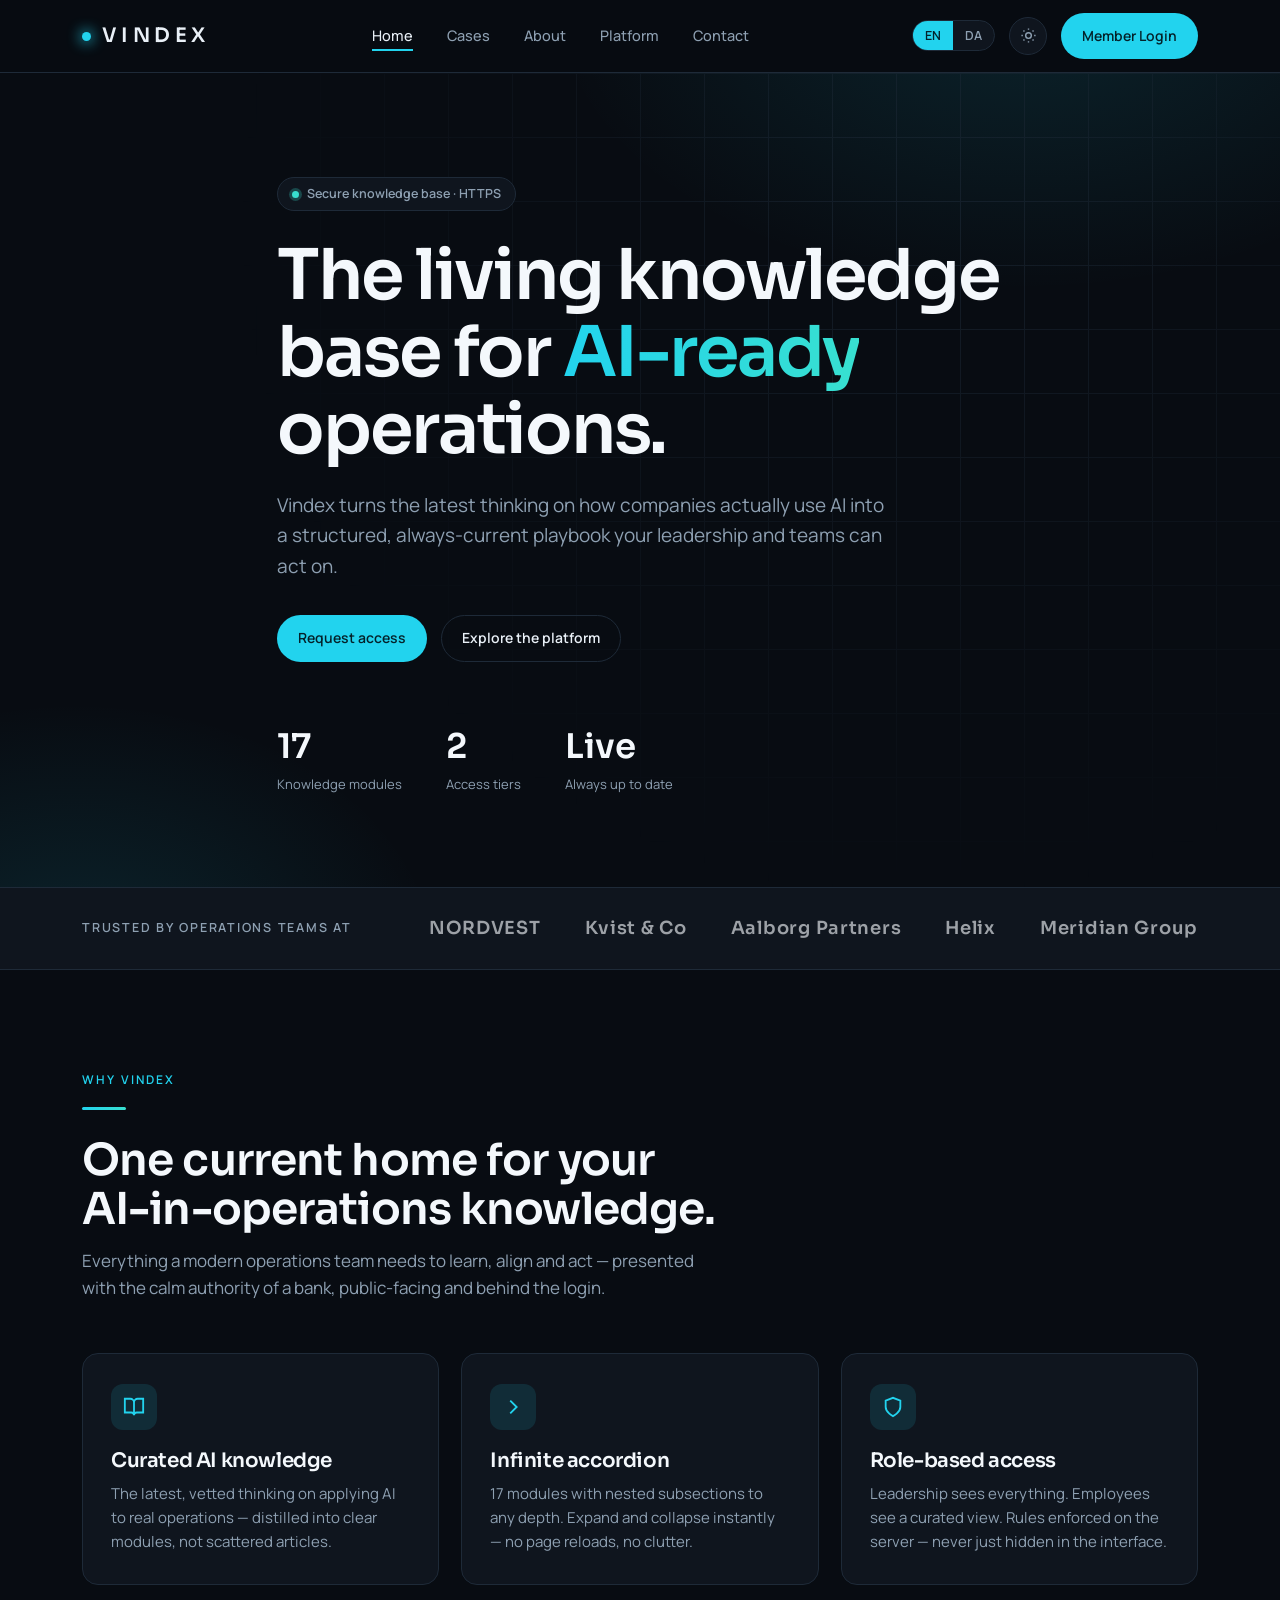
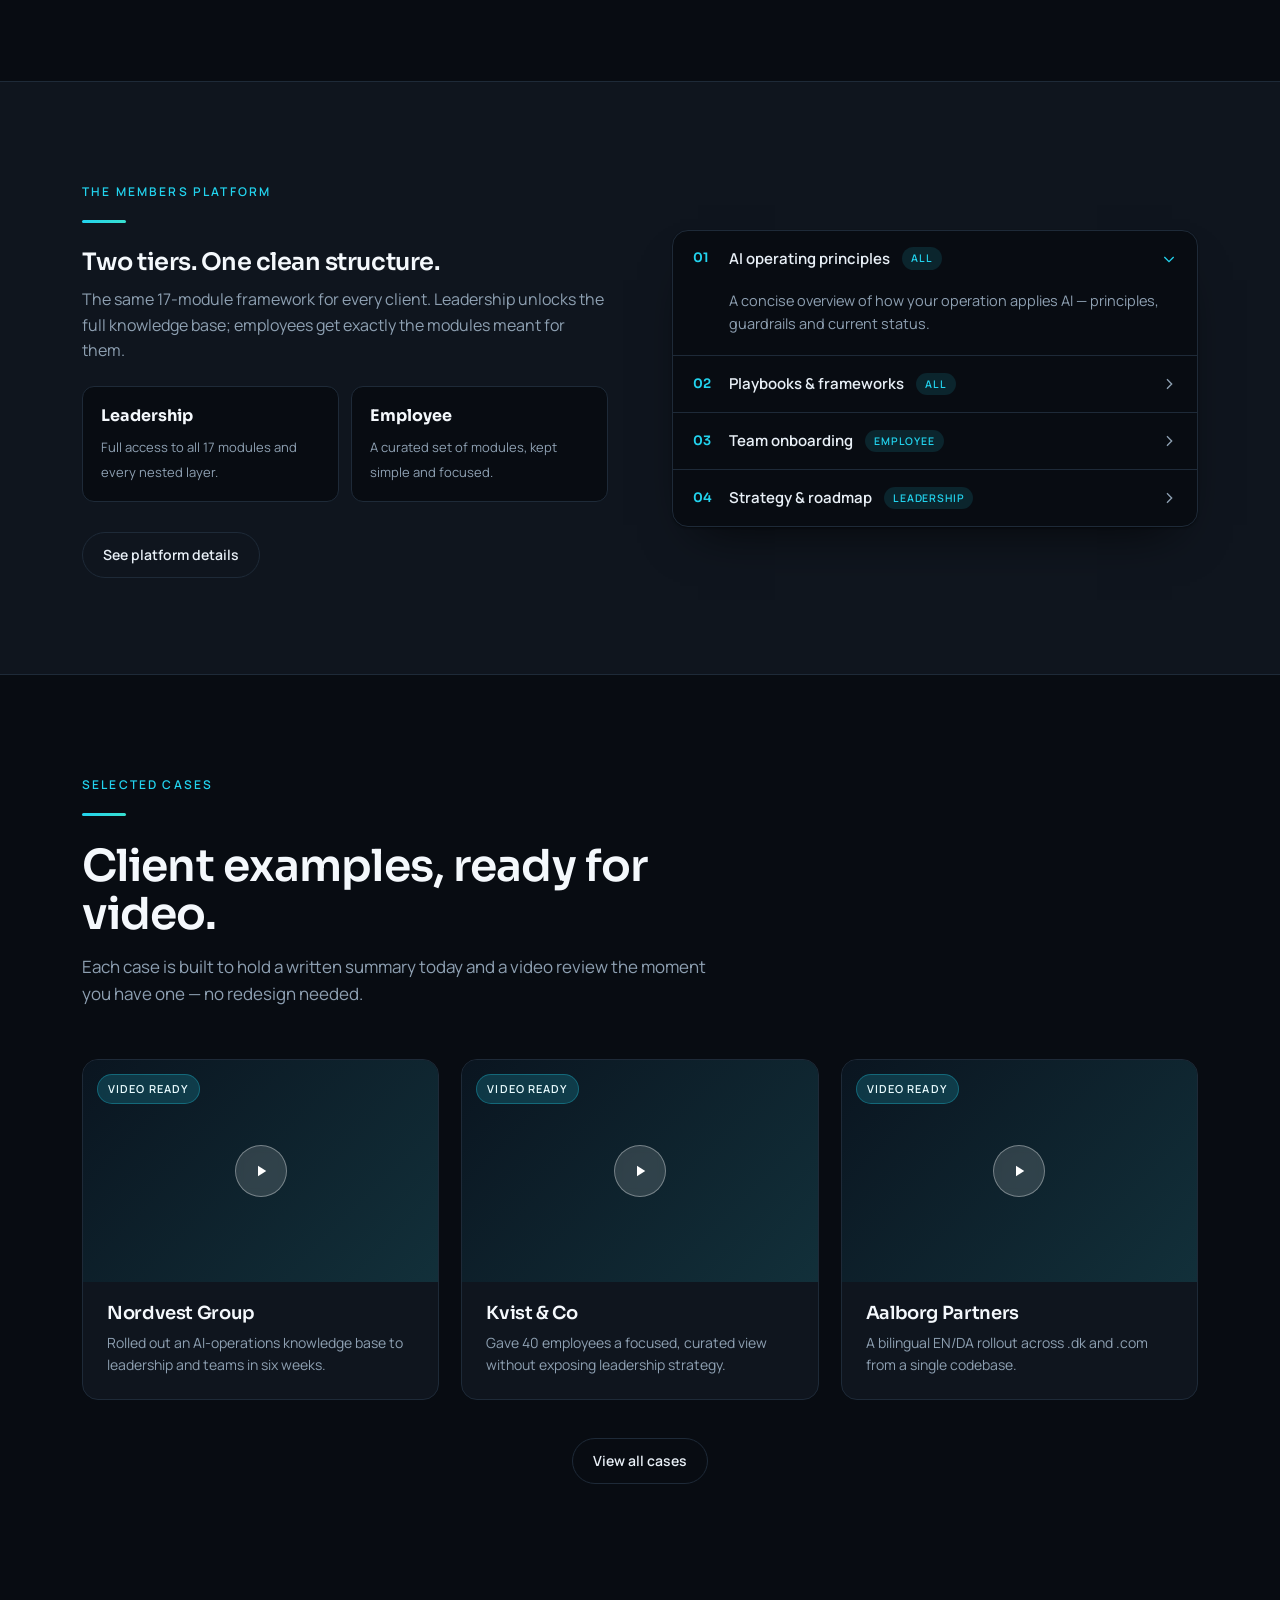
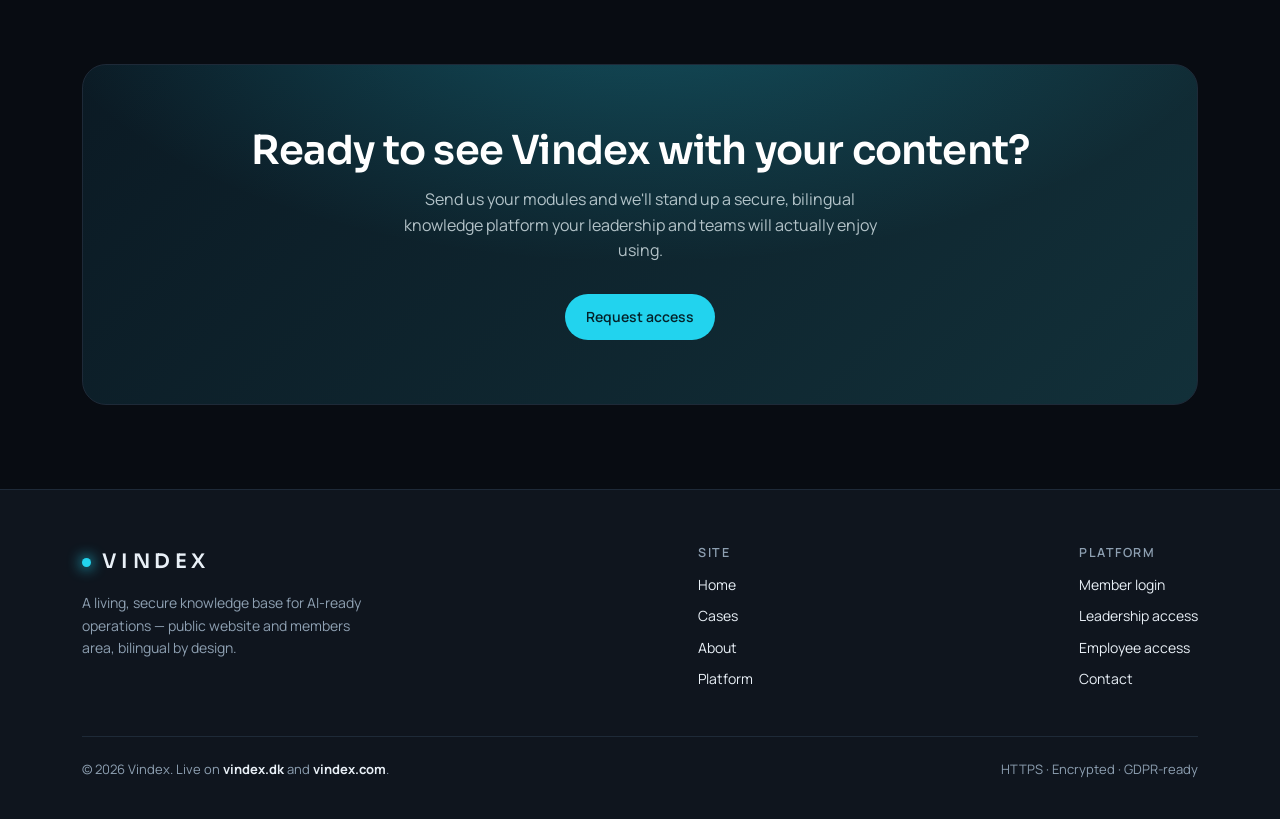
==== index.html @ 12ce3a47 "Vindex public website — Landing, Cases, About, Platform, Contact (bilingual EN/DA, dark+light)" ====
<!DOCTYPE html>
<html lang="en" data-theme="dark">
<head>
<meta charset="UTF-8">
<meta name="viewport" content="width=device-width, initial-scale=1.0">
<title>Vindex — The knowledge base for AI-ready operations</title>
<meta name="description" content="Vindex is a secure, bilingual operations education platform — the living knowledge base on how companies actually use AI.">
<link rel="preconnect" href="https://fonts.googleapis.com">
<link rel="preconnect" href="https://fonts.gstatic.com" crossorigin>
<link href="https://fonts.googleapis.com/css2?family=Sora:wght@400;500;600;700&family=Manrope:wght@400;500;600;700&display=swap" rel="stylesheet">
<link rel="stylesheet" href="assets/styles.css">
<script>try{document.documentElement.setAttribute('data-theme',localStorage.getItem('vindex-theme')||'dark');}catch(e){document.documentElement.setAttribute('data-theme','dark');}</script>
</head>
<body>

<header>
  <nav class="wrap">
    <a class="brand" href="index.html"><span class="dot"></span>VINDEX</a>
    <ul class="nav-links">
      <li><a href="index.html" class="active" data-en="Home" data-da="Forside">Home</a></li>
      <li><a href="cases.html" data-en="Cases" data-da="Cases">Cases</a></li>
      <li><a href="about.html" data-en="About" data-da="Om os">About</a></li>
      <li><a href="platform.html" data-en="Platform" data-da="Platform">Platform</a></li>
      <li><a href="contact.html" data-en="Contact" data-da="Kontakt">Contact</a></li>
    </ul>
    <div class="nav-right">
      <div class="toggle" id="lang"><button data-lang="en" class="on">EN</button><button data-lang="da">DA</button></div>
      <button class="icon-btn" id="theme" aria-label="Toggle theme"><svg width="17" height="17" viewBox="0 0 24 24" fill="none" stroke="currentColor" stroke-width="2" id="theme-ic"></svg></button>
      <a class="btn btn-primary" href="#" data-en="Member Login" data-da="Log ind">Member Login</a>
      <button class="hamburger" id="burger" aria-label="Menu"><svg width="20" height="20" viewBox="0 0 24 24" fill="none" stroke="currentColor" stroke-width="2"><path d="M3 6h18M3 12h18M3 18h18"/></svg></button>
    </div>
  </nav>
  <div class="mobile-menu" id="mobile-menu">
    <a href="index.html" data-en="Home" data-da="Forside">Home</a>
    <a href="cases.html" data-en="Cases" data-da="Cases">Cases</a>
    <a href="about.html" data-en="About" data-da="Om os">About</a>
    <a href="platform.html" data-en="Platform" data-da="Platform">Platform</a>
    <a href="contact.html" data-en="Contact" data-da="Kontakt">Contact</a>
  </div>
</header>

<section class="hero">
  <div class="grid-lines"></div>
  <div class="wrap hero-inner reveal">
    <span class="pill"><span class="live"></span><span data-en="Secure knowledge base · HTTPS" data-da="Sikker vidensbase · HTTPS">Secure knowledge base · HTTPS</span></span>
    <h1 class="title" data-en="The living knowledge base for <span class='grad'>AI-ready</span> operations." data-da="Den levende vidensbase til <span class='grad'>AI-parat</span> drift.">The living knowledge base for <span class="grad">AI-ready</span> operations.</h1>
    <p class="lede" data-en="Vindex turns the latest thinking on how companies actually use AI into a structured, always-current playbook your leadership and teams can act on." data-da="Vindex omsætter den nyeste viden om, hvordan virksomheder rent faktisk bruger AI, til en struktureret og altid opdateret drejebog, som ledelse og medarbejdere kan handle på.">Vindex turns the latest thinking on how companies actually use AI into a structured, always-current playbook your leadership and teams can act on.</p>
    <div class="hero-cta">
      <a class="btn btn-primary" href="contact.html" data-en="Request access" data-da="Anmod om adgang">Request access</a>
      <a class="btn btn-ghost" href="platform.html" data-en="Explore the platform" data-da="Udforsk platformen">Explore the platform</a>
    </div>
    <div class="hero-meta">
      <div><div class="n">17</div><div class="l" data-en="Knowledge modules" data-da="Videnmoduler">Knowledge modules</div></div>
      <div><div class="n">2</div><div class="l" data-en="Access tiers" data-da="Adgangsniveauer">Access tiers</div></div>
      <div><div class="n">Live</div><div class="l" data-en="Always up to date" data-da="Altid opdateret">Always up to date</div></div>
    </div>
  </div>
</section>

<div class="proof">
  <div class="wrap">
    <span class="lbl" data-en="Trusted by operations teams at" data-da="Betroet af driftsteams hos">Trusted by operations teams at</span>
    <div class="logos"><b>NORDVEST</b><b>Kvist &amp; Co</b><b>Aalborg Partners</b><b>Helix</b><b>Meridian Group</b></div>
  </div>
</div>

<section class="blk" id="about">
  <div class="wrap">
    <div class="sec-head reveal">
      <span class="eyebrow" data-en="Why Vindex" data-da="Derfor Vindex">Why Vindex</span>
      <div class="accent-rule"></div>
      <h2 data-en="One current home for your AI-in-operations knowledge." data-da="Ét opdateret hjem for jeres viden om AI i driften.">One current home for your AI-in-operations knowledge.</h2>
      <p data-en="Everything a modern operations team needs to learn, align and act — presented with the calm authority of a bank, public-facing and behind the login." data-da="Alt hvad et moderne driftsteam skal bruge for at lære, afstemme og handle — præsenteret med en banks rolige autoritet, udadtil og bag login.">Everything a modern operations team needs to learn, align and act — presented with the calm authority of a bank, public-facing and behind the login.</p>
    </div>
    <div class="cards">
      <div class="card reveal">
        <div class="ic"><svg width="22" height="22" viewBox="0 0 24 24" fill="none" stroke="currentColor" stroke-width="2"><path d="M2 3h6a4 4 0 0 1 4 4v14a3 3 0 0 0-3-3H2zM22 3h-6a4 4 0 0 0-4 4v14a3 3 0 0 1 3-3h7z"/></svg></div>
        <h3 data-en="Curated AI knowledge" data-da="Kurateret AI-viden">Curated AI knowledge</h3>
        <p data-en="The latest, vetted thinking on applying AI to real operations — distilled into clear modules, not scattered articles." data-da="Den nyeste, kvalitetssikrede viden om at anvende AI i praksis — samlet i klare moduler, ikke spredte artikler.">The latest, vetted thinking on applying AI to real operations — distilled into clear modules, not scattered articles.</p>
      </div>
      <div class="card reveal">
        <div class="ic"><svg width="22" height="22" viewBox="0 0 24 24" fill="none" stroke="currentColor" stroke-width="2"><path d="M9 5l7 7-7 7"/></svg></div>
        <h3 data-en="Infinite accordion" data-da="Uendelig accordion">Infinite accordion</h3>
        <p data-en="17 modules with nested subsections to any depth. Expand and collapse instantly — no page reloads, no clutter." data-da="17 moduler med indlejrede undersektioner i vilkårlig dybde. Fold ud og ind øjeblikkeligt — ingen genindlæsninger.">17 modules with nested subsections to any depth. Expand and collapse instantly — no page reloads, no clutter.</p>
      </div>
      <div class="card reveal">
        <div class="ic"><svg width="22" height="22" viewBox="0 0 24 24" fill="none" stroke="currentColor" stroke-width="2"><path d="M12 22s8-4 8-10V5l-8-3-8 3v7c0 6 8 10 8 10z"/></svg></div>
        <h3 data-en="Role-based access" data-da="Rollebaseret adgang">Role-based access</h3>
        <p data-en="Leadership sees everything. Employees see a curated view. Rules enforced on the server — never just hidden in the interface." data-da="Ledelsen ser alt. Medarbejdere ser et kurateret udsnit. Regler håndhæves på serveren — ikke blot skjult i brugerfladen.">Leadership sees everything. Employees see a curated view. Rules enforced on the server — never just hidden in the interface.</p>
      </div>
    </div>
  </div>
</section>

<section class="platform blk" id="platform">
  <div class="wrap split">
    <div class="reveal">
      <span class="eyebrow" data-en="The members platform" data-da="Medlemsplatformen">The members platform</span>
      <div class="accent-rule"></div>
      <h2 data-en="Two tiers. One clean structure." data-da="To niveauer. Én ren struktur.">Two tiers. One clean structure.</h2>
      <p style="color:var(--muted);font-size:16px;margin-top:12px" data-en="The same 17-module framework for every client. Leadership unlocks the full knowledge base; employees get exactly the modules meant for them." data-da="Den samme ramme med 17 moduler for hver klient. Ledelsen låser hele vidensbasen op; medarbejdere får præcis de moduler, der er til dem.">The same 17-module framework for every client. Leadership unlocks the full knowledge base; employees get exactly the modules meant for them.</p>
      <div class="tiers">
        <div class="tier"><b data-en="Leadership" data-da="Ledelse">Leadership</b><span data-en="Full access to all 17 modules and every nested layer." data-da="Fuld adgang til alle 17 moduler og hvert indlejret lag.">Full access to all 17 modules and every nested layer.</span></div>
        <div class="tier"><b data-en="Employee" data-da="Medarbejder">Employee</b><span data-en="A curated set of modules, kept simple and focused." data-da="Et kurateret udvalg af moduler, holdt enkelt og fokuseret.">A curated set of modules, kept simple and focused.</span></div>
      </div>
      <a class="btn btn-ghost" style="margin-top:22px" href="platform.html" data-en="See platform details" data-da="Se platformdetaljer">See platform details</a>
    </div>
    <div class="acc reveal">
      <div class="acc-item open">
        <div class="acc-head"><span class="idx">01</span><span data-en="AI operating principles" data-da="AI-driftsprincipper">AI operating principles</span><span class="lock" data-en="All" data-da="Alle">All</span><svg class="chev" width="16" height="16" viewBox="0 0 24 24" fill="none" stroke="currentColor" stroke-width="2"><path d="M9 5l7 7-7 7"/></svg></div>
        <div class="acc-body"><div class="inner" data-en="A concise overview of how your operation applies AI — principles, guardrails and current status." data-da="Et kortfattet overblik over, hvordan jeres drift anvender AI — principper, sikkerhedsrammer og aktuel status.">A concise overview of how your operation applies AI — principles, guardrails and current status.
          <div class="sub" data-en="Includes: quarterly goals · KPIs · <a href='#'>linked study →</a>" data-da="Indeholder: kvartalsmål · KPI'er · <a href='#'>tilknyttet studie →</a>">Includes: quarterly goals · KPIs · <a href='#'>linked study →</a></div></div></div>
      </div>
      <div class="acc-item">
        <div class="acc-head"><span class="idx">02</span><span data-en="Playbooks &amp; frameworks" data-da="Drejebøger &amp; frameworks">Playbooks &amp; frameworks</span><span class="lock" data-en="All" data-da="Alle">All</span><svg class="chev" width="16" height="16" viewBox="0 0 24 24" fill="none" stroke="currentColor" stroke-width="2"><path d="M9 5l7 7-7 7"/></svg></div>
        <div class="acc-body"><div class="inner" data-en="Summaries and links to the frameworks and studies behind each recommendation." data-da="Resuméer og links til de frameworks og studier, der ligger bag hver anbefaling.">Summaries and links to the frameworks and studies behind each recommendation.</div></div>
      </div>
      <div class="acc-item">
        <div class="acc-head"><span class="idx">03</span><span data-en="Team onboarding" data-da="Team-onboarding">Team onboarding</span><span class="lock" data-en="Employee" data-da="Medarbejder">Employee</span><svg class="chev" width="16" height="16" viewBox="0 0 24 24" fill="none" stroke="currentColor" stroke-width="2"><path d="M9 5l7 7-7 7"/></svg></div>
        <div class="acc-body"><div class="inner" data-en="Day-to-day guidance curated for employees — clear, focused and easy to follow." data-da="Daglig vejledning kurateret til medarbejdere — klar, fokuseret og let at følge.">Day-to-day guidance curated for employees — clear, focused and easy to follow.</div></div>
      </div>
      <div class="acc-item">
        <div class="acc-head"><span class="idx">04</span><span data-en="Strategy &amp; roadmap" data-da="Strategi &amp; roadmap">Strategy &amp; roadmap</span><span class="lock" data-en="Leadership" data-da="Ledelse">Leadership</span><svg class="chev" width="16" height="16" viewBox="0 0 24 24" fill="none" stroke="currentColor" stroke-width="2"><path d="M9 5l7 7-7 7"/></svg></div>
        <div class="acc-body"><div class="inner" data-en="Confidential strategy visible to leadership only. Employees never see this module exists." data-da="Fortrolig strategi synlig kun for ledelsen. Medarbejdere ser aldrig, at dette modul findes.">Confidential strategy visible to leadership only. Employees never see this module exists.</div></div>
      </div>
    </div>
  </div>
</section>

<section class="blk" id="cases">
  <div class="wrap">
    <div class="sec-head reveal">
      <span class="eyebrow" data-en="Selected cases" data-da="Udvalgte cases">Selected cases</span>
      <div class="accent-rule"></div>
      <h2 data-en="Client examples, ready for video." data-da="Klienteksempler, klar til video.">Client examples, ready for video.</h2>
      <p data-en="Each case is built to hold a written summary today and a video review the moment you have one — no redesign needed." data-da="Hver case er bygget til at rumme et skriftligt resumé i dag og en videoanmeldelse, så snart du har en — uden redesign.">Each case is built to hold a written summary today and a video review the moment you have one — no redesign needed.</p>
    </div>
    <div class="case-grid">
      <div class="case reveal"><div class="media"><span class="tag" data-en="Video ready" data-da="Klar til video">Video ready</span><span class="play"><svg width="18" height="18" viewBox="0 0 24 24" fill="#fff"><path d="M8 5v14l11-7z"/></svg></span></div><div class="body"><h3>Nordvest Group</h3><p data-en="Rolled out an AI-operations knowledge base to leadership and teams in six weeks." data-da="Udrullede en AI-driftsvidensbase til ledelse og teams på seks uger.">Rolled out an AI-operations knowledge base to leadership and teams in six weeks.</p></div></div>
      <div class="case reveal"><div class="media"><span class="tag" data-en="Video ready" data-da="Klar til video">Video ready</span><span class="play"><svg width="18" height="18" viewBox="0 0 24 24" fill="#fff"><path d="M8 5v14l11-7z"/></svg></span></div><div class="body"><h3>Kvist &amp; Co</h3><p data-en="Gave 40 employees a focused, curated view without exposing leadership strategy." data-da="Gav 40 medarbejdere et fokuseret, kurateret overblik uden at eksponere ledelsesstrategien.">Gave 40 employees a focused, curated view without exposing leadership strategy.</p></div></div>
      <div class="case reveal"><div class="media"><span class="tag" data-en="Video ready" data-da="Klar til video">Video ready</span><span class="play"><svg width="18" height="18" viewBox="0 0 24 24" fill="#fff"><path d="M8 5v14l11-7z"/></svg></span></div><div class="body"><h3>Aalborg Partners</h3><p data-en="A bilingual EN/DA rollout across .dk and .com from a single codebase." data-da="En tosproget EN/DA-udrulning på tværs af .dk og .com fra én kodebase.">A bilingual EN/DA rollout across .dk and .com from a single codebase.</p></div></div>
    </div>
    <div class="center" style="margin-top:38px"><a class="btn btn-ghost" href="cases.html" data-en="View all cases" data-da="Se alle cases">View all cases</a></div>
  </div>
</section>

<section class="cta-band">
  <div class="wrap">
    <div class="cta-box reveal">
      <h2 data-en="Ready to see Vindex with your content?" data-da="Klar til at se Vindex med jeres indhold?">Ready to see Vindex with your content?</h2>
      <p data-en="Send us your modules and we'll stand up a secure, bilingual knowledge platform your leadership and teams will actually enjoy using." data-da="Send os jeres moduler, så rejser vi en sikker, tosproget vidensplatform, som ledelse og teams rent faktisk kan lide at bruge.">Send us your modules and we'll stand up a secure, bilingual knowledge platform your leadership and teams will actually enjoy using.</p>
      <a class="btn btn-white" href="contact.html" data-en="Request access" data-da="Anmod om adgang">Request access</a>
    </div>
  </div>
</section>

<footer>
  <div class="wrap">
    <div class="foot-grid">
      <div class="foot-brand">
        <a class="brand" href="index.html"><span class="dot"></span>VINDEX</a>
        <p data-en="A living, secure knowledge base for AI-ready operations — public website and members area, bilingual by design." data-da="En levende, sikker vidensbase til AI-parat drift — offentlig hjemmeside og medlemsområde, tosproget fra bunden.">A living, secure knowledge base for AI-ready operations — public website and members area, bilingual by design.</p>
      </div>
      <div class="foot-col"><h4 data-en="Site" data-da="Side">Site</h4>
        <a href="index.html" data-en="Home" data-da="Forside">Home</a>
        <a href="cases.html" data-en="Cases" data-da="Cases">Cases</a>
        <a href="about.html" data-en="About" data-da="Om os">About</a>
        <a href="platform.html" data-en="Platform" data-da="Platform">Platform</a></div>
      <div class="foot-col"><h4 data-en="Platform" data-da="Platform">Platform</h4>
        <a href="#" data-en="Member login" data-da="Log ind">Member login</a>
        <a href="platform.html" data-en="Leadership access" data-da="Ledelsesadgang">Leadership access</a>
        <a href="platform.html" data-en="Employee access" data-da="Medarbejderadgang">Employee access</a>
        <a href="contact.html" data-en="Contact" data-da="Kontakt">Contact</a></div>
    </div>
    <div class="foot-bot">
      <span class="domains" data-en="© 2026 Vindex. Live on <b>vindex.dk</b> and <b>vindex.com</b>." data-da="© 2026 Vindex. Live på <b>vindex.dk</b> og <b>vindex.com</b>.">© 2026 Vindex. Live on <b>vindex.dk</b> and <b>vindex.com</b>.</span>
      <span data-en="HTTPS · Encrypted · GDPR-ready" data-da="HTTPS · Krypteret · GDPR-klar">HTTPS · Encrypted · GDPR-ready</span>
    </div>
  </div>
</footer>
<script src="assets/main.js"></script>
</body>
</html>
---- assets/styles.css ----
/* ============ VINDEX — shared design system ============ */
:root{
  --bg:#080c12; --surface:#0f151e; --surface-2:#141c27; --line:#1e2a38;
  --ink:#e9f0f7; --ink-2:#f4f8fc; --muted:#8ea0b2; --brand:#e9f0f7;
  --accent:#22d3ee; --accent-2:#38e0d0;
  --accent-soft:rgba(34,211,238,.12); --accent-line:rgba(34,211,238,.28);
  --shadow:0 1px 2px rgba(0,0,0,.4),0 24px 50px -26px rgba(0,0,0,.8);
  --radius:16px; --maxw:1180px;
}
html[data-theme="light"]{
  --bg:#ffffff; --surface:#f5f8fb; --surface-2:#eef3f8; --line:#e2ebf2;
  --ink:#0c1a28; --ink-2:#08131f; --muted:#55697b; --brand:#08131f;
  --accent:#0891b2; --accent-2:#0e9488;
  --accent-soft:rgba(8,145,178,.09); --accent-line:rgba(8,145,178,.3);
  --shadow:0 1px 2px rgba(10,37,64,.04),0 14px 34px -20px rgba(10,37,64,.2);
}
*{box-sizing:border-box;margin:0;padding:0}
html{scroll-behavior:smooth}
body{font-family:'Manrope',-apple-system,sans-serif;background:var(--bg);color:var(--ink);
  line-height:1.6;-webkit-font-smoothing:antialiased;transition:background .4s,color .4s;overflow-x:hidden}
.wrap{max-width:var(--maxw);margin:0 auto;padding:0 32px}
h1,h2,h3,h4{font-family:'Sora',sans-serif;font-weight:600;color:var(--ink-2);letter-spacing:-.02em;line-height:1.1}
a{color:inherit;text-decoration:none}
img{max-width:100%}
.eyebrow{font-size:12px;font-weight:600;letter-spacing:.18em;text-transform:uppercase;color:var(--accent)}
.accent-rule{width:44px;height:3px;background:linear-gradient(90deg,var(--accent),var(--accent-2));border-radius:2px;margin:16px 0 26px}
.center{text-align:center}
.center .accent-rule{margin-left:auto;margin-right:auto}

/* NAV */
header{position:sticky;top:0;z-index:60;background:color-mix(in srgb,var(--bg) 80%,transparent);backdrop-filter:blur(14px);border-bottom:1px solid var(--line)}
nav{display:flex;align-items:center;justify-content:space-between;height:72px}
.brand{font-family:'Sora',sans-serif;font-weight:600;font-size:20px;letter-spacing:.22em;color:var(--brand);display:flex;align-items:center;gap:11px}
.brand .dot{width:9px;height:9px;border-radius:50%;background:var(--accent);box-shadow:0 0 14px 1px var(--accent)}
.nav-links{display:flex;gap:34px;list-style:none}
.nav-links a{font-size:14.5px;font-weight:500;color:var(--muted);transition:color .2s;position:relative}
.nav-links a:hover,.nav-links a.active{color:var(--ink)}
.nav-links a::after{content:"";position:absolute;left:0;bottom:-6px;height:2px;width:0;background:var(--accent);transition:width .25s}
.nav-links a:hover::after,.nav-links a.active::after{width:100%}
.nav-right{display:flex;align-items:center;gap:14px}
.toggle{display:flex;align-items:center;border:1px solid var(--line);border-radius:999px;overflow:hidden;background:var(--surface)}
.toggle button{border:0;background:transparent;padding:6px 12px;font-family:inherit;font-size:12.5px;font-weight:600;color:var(--muted);cursor:pointer;transition:.2s}
.toggle button.on{background:var(--accent);color:#04222a}
.icon-btn{width:38px;height:38px;border:1px solid var(--line);border-radius:999px;background:var(--surface);cursor:pointer;display:grid;place-items:center;color:var(--muted);transition:.2s}
.icon-btn:hover{color:var(--accent);border-color:var(--accent)}
.btn{display:inline-flex;align-items:center;gap:8px;padding:11px 20px;border-radius:999px;font-weight:600;font-size:14px;cursor:pointer;border:1px solid transparent;transition:.22s;white-space:nowrap}
.btn-primary{background:var(--accent);color:#04222a}
.btn-primary:hover{transform:translateY(-1px);box-shadow:0 8px 26px -8px var(--accent)}
.btn-ghost{background:transparent;border-color:var(--line);color:var(--ink)}
.btn-ghost:hover{border-color:var(--accent);color:var(--accent)}
.btn-white{background:var(--accent);color:#04222a}
.hamburger{display:none;width:40px;height:40px;border:1px solid var(--line);border-radius:10px;background:var(--surface);cursor:pointer;color:var(--ink);align-items:center;justify-content:center}
.mobile-menu{display:none;flex-direction:column;gap:6px;padding:14px 32px 24px;border-bottom:1px solid var(--line);background:var(--bg)}
.mobile-menu a{padding:11px 0;font-weight:500;color:var(--ink);border-bottom:1px solid var(--line)}
.mobile-menu.open{display:flex}

/* HERO (landing) */
.hero{position:relative;padding:104px 0 92px;overflow:hidden}
.hero::before{content:"";position:absolute;inset:0;z-index:-1;background:
  radial-gradient(700px 440px at 80% -10%,var(--accent-soft),transparent 68%),
  radial-gradient(520px 380px at 6% 110%,var(--accent-soft),transparent 70%)}
.grid-lines{position:absolute;inset:0;z-index:-1;opacity:.6;
  background-image:linear-gradient(var(--line) 1px,transparent 1px),linear-gradient(90deg,var(--line) 1px,transparent 1px);
  background-size:64px 64px;-webkit-mask-image:radial-gradient(circle at 72% 18%,#000,transparent 60%)}
.hero-inner{max-width:790px}
.pill{display:inline-flex;align-items:center;gap:8px;padding:6px 14px;border:1px solid var(--line);border-radius:999px;background:var(--surface);font-size:12.5px;font-weight:600;color:var(--muted)}
.pill .live{width:7px;height:7px;border-radius:50%;background:var(--accent-2);box-shadow:0 0 0 3px color-mix(in srgb,var(--accent-2) 25%,transparent)}
h1.title{font-size:clamp(40px,6.2vw,70px);margin:26px 0 22px;letter-spacing:-.03em}
.grad{background:linear-gradient(90deg,var(--accent),var(--accent-2));-webkit-background-clip:text;background-clip:text;-webkit-text-fill-color:transparent}
.lede{font-size:19px;color:var(--muted);max-width:620px;margin-bottom:34px}
.hero-cta{display:flex;gap:14px;flex-wrap:wrap}
.hero-meta{display:flex;gap:44px;margin-top:58px;flex-wrap:wrap}
.hero-meta .n{font-family:'Sora',sans-serif;font-weight:600;font-size:34px;color:var(--ink-2)}
.hero-meta .l{font-size:13px;color:var(--muted)}

/* PAGE HERO (interior) */
.page-hero{position:relative;padding:74px 0 40px;overflow:hidden}
.page-hero::before{content:"";position:absolute;inset:0;z-index:-1;background:radial-gradient(680px 360px at 82% -30%,var(--accent-soft),transparent 66%)}
.page-hero h1{font-size:clamp(34px,5vw,54px)}
.page-hero p{color:var(--muted);font-size:18px;max-width:620px;margin-top:16px}
.breadcrumb{font-size:13px;color:var(--muted);margin-bottom:18px}
.breadcrumb a:hover{color:var(--accent)}

/* LOGO STRIP */
.proof{border-top:1px solid var(--line);border-bottom:1px solid var(--line);background:var(--surface)}
.proof .wrap{display:flex;align-items:center;gap:40px;padding:26px 32px;flex-wrap:wrap;justify-content:space-between}
.proof span.lbl{font-size:12.5px;font-weight:600;letter-spacing:.14em;text-transform:uppercase;color:var(--muted);white-space:nowrap}
.logos{display:flex;gap:44px;flex-wrap:wrap;align-items:center;opacity:.62}
.logos b{font-family:'Sora',sans-serif;font-weight:600;font-size:18px;color:var(--ink-2);letter-spacing:.04em}

/* SECTIONS */
section.blk{padding:96px 0}
.sec-head{max-width:640px;margin-bottom:52px}
.sec-head.center{margin-left:auto;margin-right:auto}
.sec-head h2{font-size:clamp(30px,4vw,44px)}
.sec-head p{color:var(--muted);font-size:17px;margin-top:14px}
.cards{display:grid;grid-template-columns:repeat(3,1fr);gap:22px}
.grid-2{display:grid;grid-template-columns:repeat(2,1fr);gap:22px}
.card{background:var(--surface);border:1px solid var(--line);border-radius:var(--radius);padding:30px 28px;transition:.28s;position:relative;overflow:hidden}
.card::after{content:"";position:absolute;top:0;left:0;right:0;height:1px;background:linear-gradient(90deg,transparent,var(--accent-line),transparent);opacity:0;transition:.3s}
.card:hover{transform:translateY(-4px);box-shadow:var(--shadow);border-color:var(--accent-line)}
.card:hover::after{opacity:1}
.card .ic{width:46px;height:46px;border-radius:12px;background:var(--accent-soft);color:var(--accent);display:grid;place-items:center;margin-bottom:20px}
.card h3{font-size:20px;margin-bottom:10px}
.card p{font-size:15px;color:var(--muted)}

/* CASES */
.case-grid{display:grid;grid-template-columns:repeat(3,1fr);gap:22px}
.case{border:1px solid var(--line);border-radius:var(--radius);overflow:hidden;background:var(--surface);transition:.28s;display:flex;flex-direction:column}
.case:hover{transform:translateY(-4px);box-shadow:var(--shadow);border-color:var(--accent-line)}
.case .media{aspect-ratio:16/10;background:linear-gradient(135deg,#0a1520,#12303a);position:relative;display:grid;place-items:center}
html[data-theme="light"] .case .media{background:linear-gradient(135deg,#0c2531,#0f7d8f)}
.case .media .play{width:52px;height:52px;border-radius:50%;background:rgba(255,255,255,.14);backdrop-filter:blur(4px);display:grid;place-items:center;border:1px solid rgba(255,255,255,.35)}
.case .media .tag{position:absolute;top:14px;left:14px;font-size:11px;font-weight:600;letter-spacing:.1em;text-transform:uppercase;color:#eafcff;background:rgba(34,211,238,.18);padding:5px 10px;border-radius:999px;backdrop-filter:blur(4px);border:1px solid rgba(34,211,238,.3)}
.case .body{padding:22px 24px;flex:1;display:flex;flex-direction:column}
.case h3{font-size:18px;margin-bottom:8px}
.case p{font-size:14px;color:var(--muted);flex:1}
.case .meta{margin-top:16px;font-size:12.5px;color:var(--accent);font-weight:600;letter-spacing:.04em}

/* PLATFORM / ACCORDION */
.platform{background:var(--surface);border-top:1px solid var(--line);border-bottom:1px solid var(--line)}
.split{display:grid;grid-template-columns:1fr 1fr;gap:64px;align-items:center}
.tiers{display:flex;gap:12px;margin:22px 0 8px}
.tier{flex:1;border:1px solid var(--line);border-radius:12px;padding:16px 18px;background:var(--bg)}
.tier b{display:block;font-family:'Sora',sans-serif;font-size:16px;color:var(--ink-2);margin-bottom:5px}
.tier span{font-size:13px;color:var(--muted)}
.acc{background:var(--bg);border:1px solid var(--line);border-radius:var(--radius);overflow:hidden;box-shadow:var(--shadow)}
.acc-item{border-bottom:1px solid var(--line)}
.acc-item:last-child{border-bottom:0}
.acc-head{display:flex;align-items:center;gap:12px;padding:16px 20px;cursor:pointer;font-weight:600;font-size:15px;color:var(--ink);transition:.2s}
.acc-head:hover{background:var(--surface)}
.acc-head .idx{font-family:'Sora',sans-serif;color:var(--accent);font-size:13px;width:24px}
.acc-head .chev{margin-left:auto;transition:transform .3s;color:var(--muted)}
.acc-item.open .chev{transform:rotate(90deg);color:var(--accent)}
.acc-head .lock{font-size:10.5px;font-weight:600;letter-spacing:.08em;text-transform:uppercase;padding:3px 9px;border-radius:999px;background:var(--accent-soft);color:var(--accent)}
.acc-body{max-height:0;overflow:hidden;transition:max-height .35s ease}
.acc-item.open .acc-body{max-height:320px}
.acc-body .inner{padding:2px 20px 20px 56px;font-size:14.5px;color:var(--muted)}
.acc-body .sub{padding-left:18px;border-left:2px solid var(--line);margin-top:10px}
.acc-body .sub a{color:var(--accent);font-weight:600}

/* STEPS */
.steps{display:grid;grid-template-columns:repeat(3,1fr);gap:22px;counter-reset:s}
.step{border:1px solid var(--line);border-radius:var(--radius);padding:28px;background:var(--surface);position:relative}
.step .num{font-family:'Sora',sans-serif;font-size:14px;font-weight:600;color:#04222a;background:var(--accent);width:34px;height:34px;border-radius:9px;display:grid;place-items:center;margin-bottom:18px}
.step h3{font-size:18px;margin-bottom:8px}
.step p{font-size:14.5px;color:var(--muted)}

/* SECURITY / FEATURE LIST */
.feat-list{list-style:none;display:grid;gap:14px}
.feat-list li{display:flex;gap:14px;align-items:flex-start;font-size:15px;color:var(--muted)}
.feat-list li b{color:var(--ink)}
.feat-list .chk{flex:none;width:24px;height:24px;border-radius:7px;background:var(--accent-soft);color:var(--accent);display:grid;place-items:center;margin-top:2px}

/* ABOUT */
.prose{max-width:720px}
.prose p{color:var(--muted);font-size:17px;margin-bottom:18px}
.stat-band{display:grid;grid-template-columns:repeat(4,1fr);gap:22px;border:1px solid var(--line);border-radius:var(--radius);padding:36px;background:var(--surface)}
.stat-band .n{font-family:'Sora',sans-serif;font-size:38px;font-weight:600;color:var(--ink-2)}
.stat-band .l{font-size:13.5px;color:var(--muted);margin-top:4px}
.value-row{display:flex;gap:16px;align-items:flex-start;padding:22px 0;border-bottom:1px solid var(--line)}
.value-row:last-child{border-bottom:0}
.value-row .vic{flex:none;width:44px;height:44px;border-radius:11px;background:var(--accent-soft);color:var(--accent);display:grid;place-items:center}
.value-row h3{font-size:18px;margin-bottom:5px}
.value-row p{font-size:14.5px;color:var(--muted)}

/* CONTACT */
.contact-grid{display:grid;grid-template-columns:1.1fr .9fr;gap:48px;align-items:start}
.form{display:grid;gap:18px;background:var(--surface);border:1px solid var(--line);border-radius:var(--radius);padding:32px}
.field{display:grid;gap:7px}
.field label{font-size:13.5px;font-weight:600;color:var(--ink)}
.field input,.field textarea,.field select{width:100%;padding:12px 14px;border:1px solid var(--line);border-radius:11px;background:var(--bg);color:var(--ink);font-family:inherit;font-size:15px;transition:.2s}
.field input:focus,.field textarea:focus,.field select:focus{outline:none;border-color:var(--accent);box-shadow:0 0 0 3px var(--accent-soft)}
.field textarea{min-height:130px;resize:vertical}
.form .note{font-size:12.5px;color:var(--muted)}
.form-ok{display:none;padding:14px 16px;border-radius:11px;background:var(--accent-soft);border:1px solid var(--accent-line);color:var(--accent);font-weight:600;font-size:14px}
.form-ok.show{display:block}
.contact-aside .info{border:1px solid var(--line);border-radius:var(--radius);padding:26px;background:var(--surface);margin-bottom:18px}
.contact-aside h3{font-size:17px;margin-bottom:10px}
.contact-aside p{font-size:14.5px;color:var(--muted)}

/* CTA */
.cta-band{padding:84px 0}
.cta-box{background:linear-gradient(135deg,#0b1a24,#123039);border:1px solid var(--line);border-radius:24px;padding:64px 56px;text-align:center;position:relative;overflow:hidden}
html[data-theme="light"] .cta-box{background:linear-gradient(135deg,#0a1c27,#0e5c6b)}
.cta-box::before{content:"";position:absolute;inset:0;background:radial-gradient(620px 300px at 50% -30%,rgba(34,211,238,.28),transparent)}
.cta-box h2{color:#fff;font-size:clamp(28px,4vw,40px);position:relative}
.cta-box p{color:rgba(233,246,250,.75);margin:14px auto 30px;max-width:500px;position:relative}
.cta-box .btn{position:relative}

/* FOOTER */
footer{border-top:1px solid var(--line);padding:56px 0 40px;background:var(--surface)}
.foot-grid{display:flex;justify-content:space-between;gap:40px;flex-wrap:wrap;margin-bottom:36px}
.foot-brand{max-width:290px}
.foot-brand p{font-size:14px;color:var(--muted);margin-top:14px}
.foot-col h4{font-family:'Manrope',sans-serif;font-size:12.5px;letter-spacing:.12em;text-transform:uppercase;color:var(--muted);margin-bottom:14px}
.foot-col a{display:block;font-size:14px;color:var(--ink);margin-bottom:9px}
.foot-col a:hover{color:var(--accent)}
.foot-bot{border-top:1px solid var(--line);padding-top:22px;display:flex;justify-content:space-between;flex-wrap:wrap;gap:12px;font-size:13px;color:var(--muted)}
.foot-bot .domains b{color:var(--ink)}

/* reveal */
.reveal{opacity:0;transform:translateY(20px);transition:opacity .7s ease,transform .7s ease}
.reveal.in{opacity:1;transform:none}

@media(max-width:900px){
  .nav-links,.hero-meta{display:none}
  .hamburger{display:flex}
  .cards,.case-grid,.steps,.grid-2{grid-template-columns:1fr}
  .split,.contact-grid{grid-template-columns:1fr;gap:36px}
  .stat-band{grid-template-columns:repeat(2,1fr)}
  .wrap{padding:0 22px}
  .cta-box{padding:44px 26px}
  .brand{letter-spacing:.14em}
  .proof .wrap{padding:22px}
}
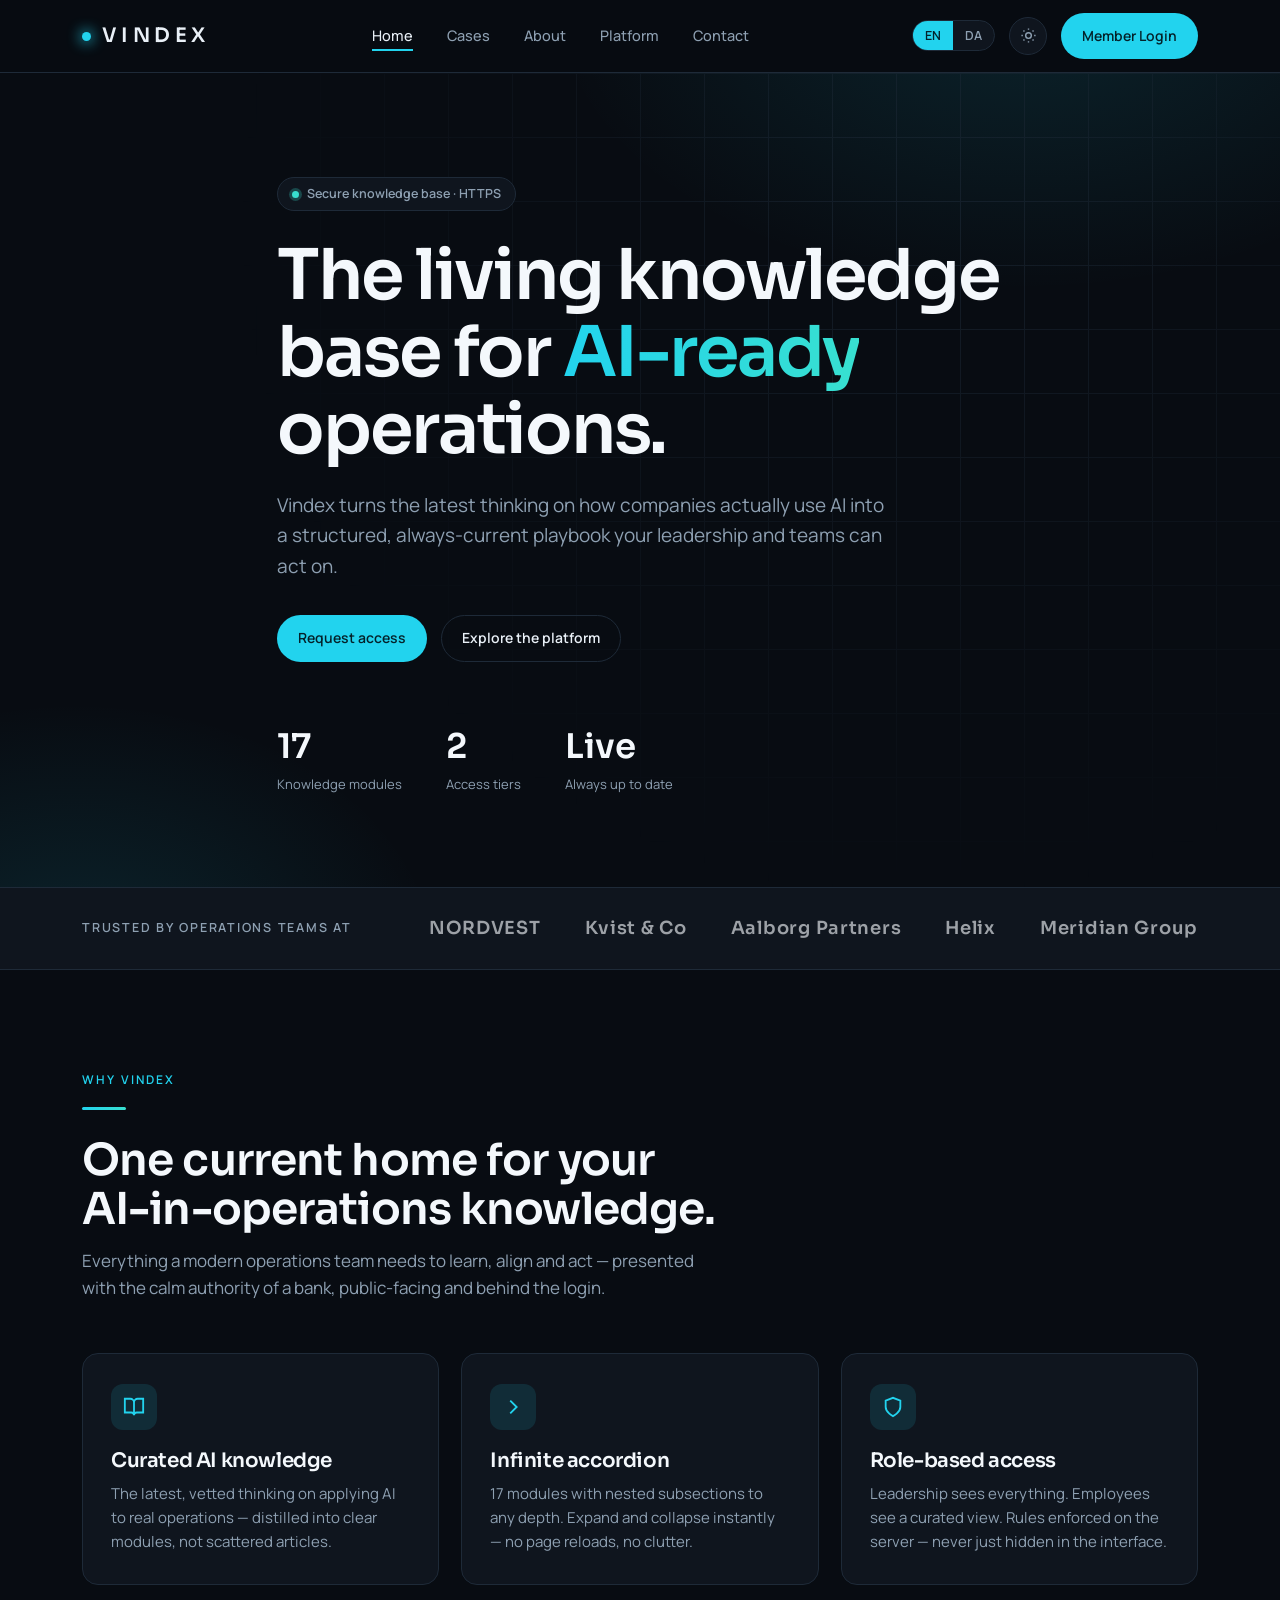
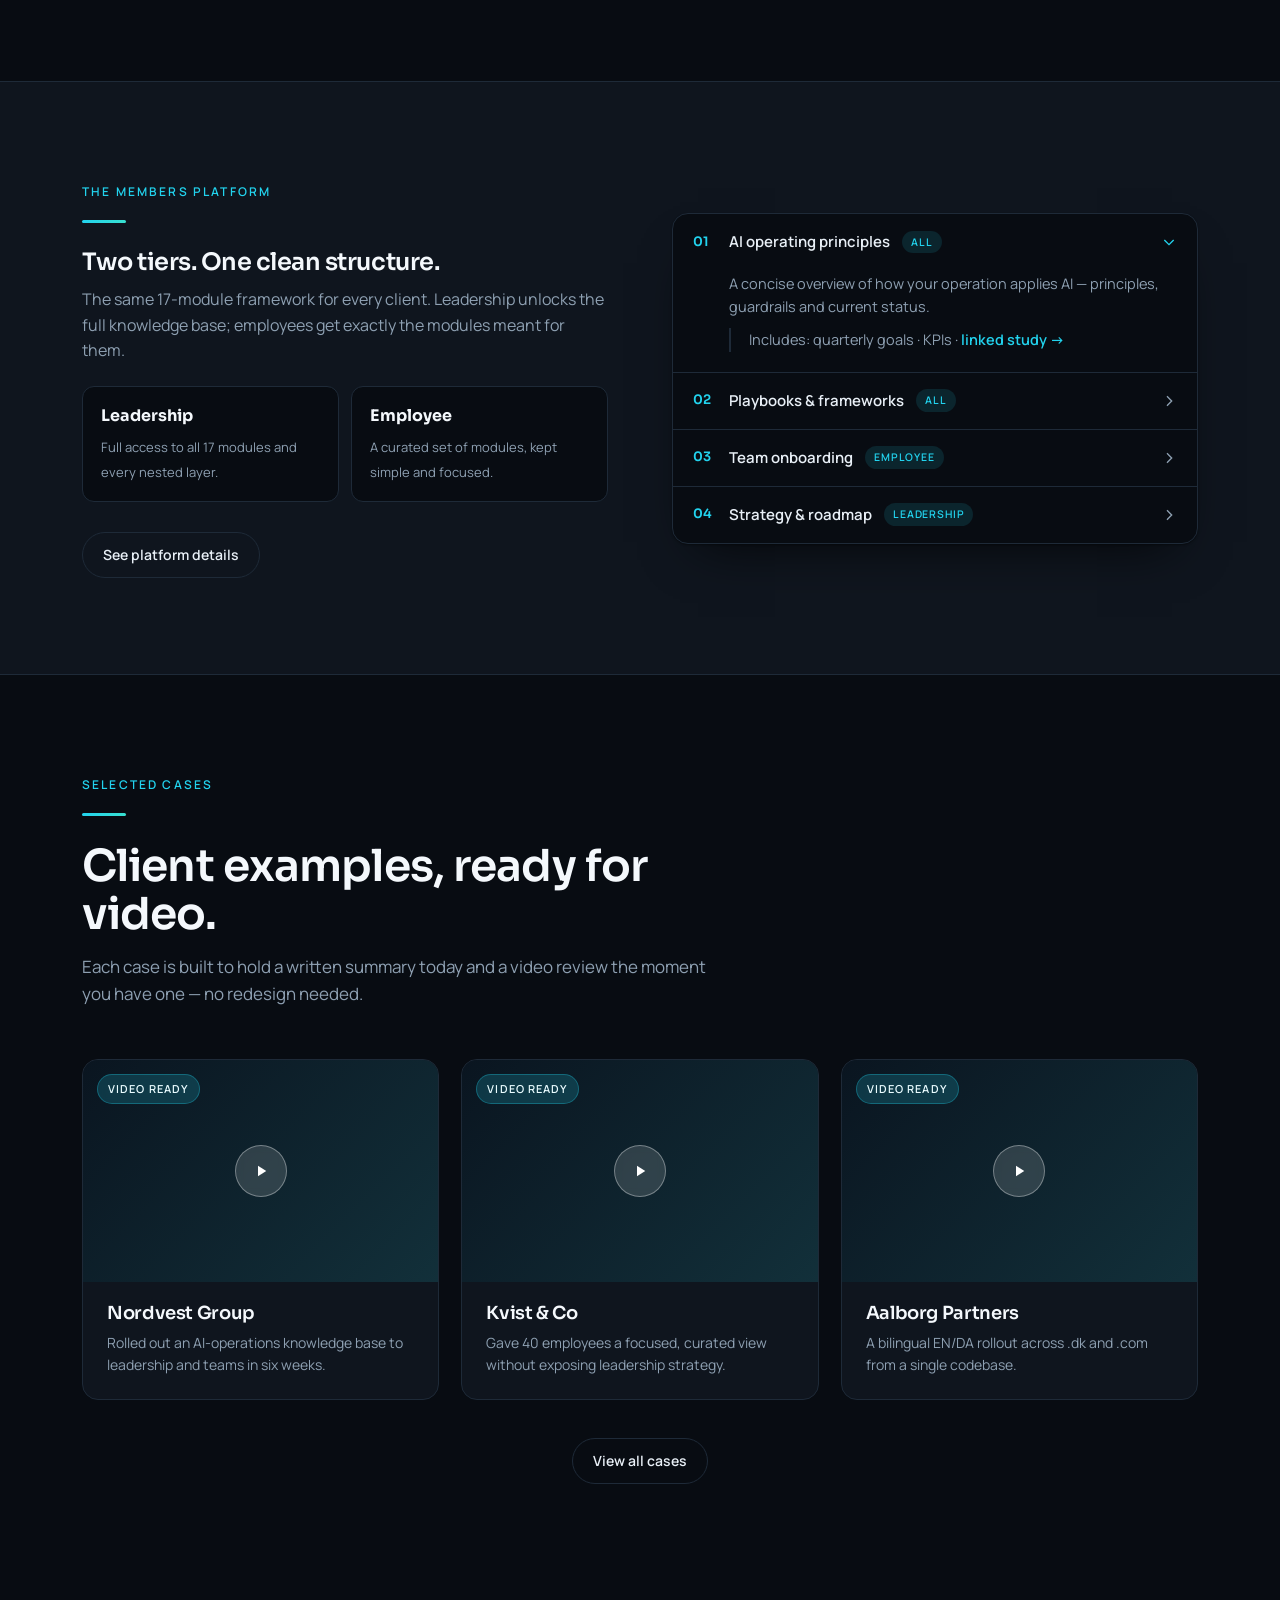
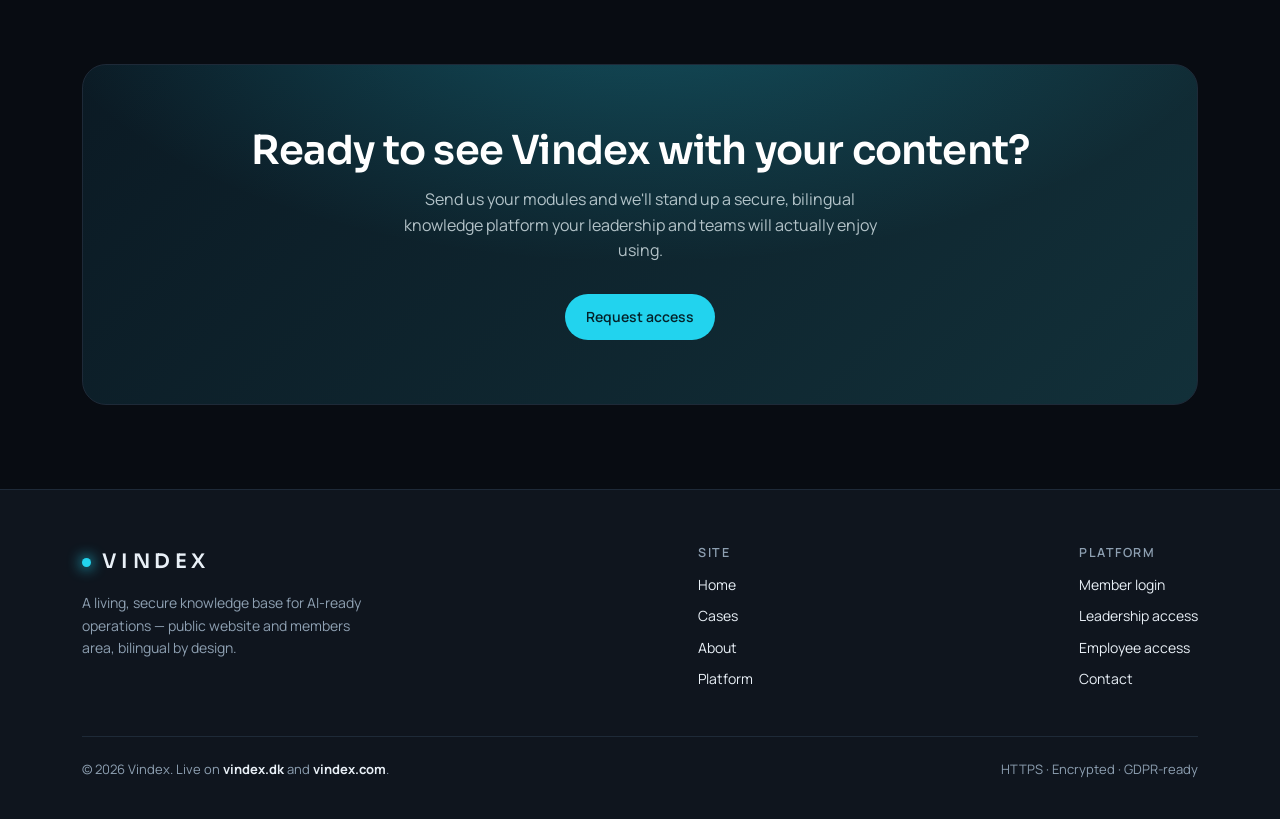
==== commit 6c7289d1: "Public-site text editable from the members admin The client wants to keep refining the landing page " ====
--- a/index.html
+++ b/index.html
@@ -26,7 +26,7 @@
     <div class="nav-right">
       <div class="toggle" id="lang"><button data-lang="en" class="on">EN</button><button data-lang="da">DA</button></div>
       <button class="icon-btn" id="theme" aria-label="Toggle theme"><svg width="17" height="17" viewBox="0 0 24 24" fill="none" stroke="currentColor" stroke-width="2" id="theme-ic"></svg></button>
-      <a class="btn btn-primary" href="#" data-en="Member Login" data-da="Log ind">Member Login</a>
+      <a class="btn btn-primary" href="members/login.php" data-en="Member Login" data-da="Log ind">Member Login</a>
       <button class="hamburger" id="burger" aria-label="Menu"><svg width="20" height="20" viewBox="0 0 24 24" fill="none" stroke="currentColor" stroke-width="2"><path d="M3 6h18M3 12h18M3 18h18"/></svg></button>
     </div>
   </nav>
@@ -108,7 +108,7 @@
     <div class="acc reveal">
       <div class="acc-item open">
         <div class="acc-head"><span class="idx">01</span><span data-en="AI operating principles" data-da="AI-driftsprincipper">AI operating principles</span><span class="lock" data-en="All" data-da="Alle">All</span><svg class="chev" width="16" height="16" viewBox="0 0 24 24" fill="none" stroke="currentColor" stroke-width="2"><path d="M9 5l7 7-7 7"/></svg></div>
-        <div class="acc-body"><div class="inner" data-en="A concise overview of how your operation applies AI — principles, guardrails and current status." data-da="Et kortfattet overblik over, hvordan jeres drift anvender AI — principper, sikkerhedsrammer og aktuel status.">A concise overview of how your operation applies AI — principles, guardrails and current status.
+        <div class="acc-body"><div class="inner"><span data-en="A concise overview of how your operation applies AI — principles, guardrails and current status." data-da="Et kortfattet overblik over, hvordan jeres drift anvender AI — principper, sikkerhedsrammer og aktuel status.">A concise overview of how your operation applies AI — principles, guardrails and current status.</span>
           <div class="sub" data-en="Includes: quarterly goals · KPIs · <a href='#'>linked study →</a>" data-da="Indeholder: kvartalsmål · KPI'er · <a href='#'>tilknyttet studie →</a>">Includes: quarterly goals · KPIs · <a href='#'>linked study →</a></div></div></div>
       </div>
       <div class="acc-item">
@@ -167,7 +167,7 @@
         <a href="about.html" data-en="About" data-da="Om os">About</a>
         <a href="platform.html" data-en="Platform" data-da="Platform">Platform</a></div>
       <div class="foot-col"><h4 data-en="Platform" data-da="Platform">Platform</h4>
-        <a href="#" data-en="Member login" data-da="Log ind">Member login</a>
+        <a href="members/login.php" data-en="Member login" data-da="Log ind">Member login</a>
         <a href="platform.html" data-en="Leadership access" data-da="Ledelsesadgang">Leadership access</a>
         <a href="platform.html" data-en="Employee access" data-da="Medarbejderadgang">Employee access</a>
         <a href="contact.html" data-en="Contact" data-da="Kontakt">Contact</a></div>
--- a/assets/styles.css
+++ b/assets/styles.css
@@ -175,6 +175,10 @@
 .form .note{font-size:12.5px;color:var(--muted)}
 .form-ok{display:none;padding:14px 16px;border-radius:11px;background:var(--accent-soft);border:1px solid var(--accent-line);color:var(--accent);font-weight:600;font-size:14px}
 .form-ok.show{display:block}
+.form-err{display:none;padding:14px 16px;border-radius:11px;background:rgba(239,68,68,.08);border:1px solid rgba(239,68,68,.4);color:#f87171;font-weight:600;font-size:14px;line-height:1.5}
+.form-err.show{display:block}
+.hp{position:absolute!important;left:-9999px!important;width:1px;height:1px;overflow:hidden}
+.field.bad input,.field.bad textarea{border-color:rgba(239,68,68,.6)}
 .contact-aside .info{border:1px solid var(--line);border-radius:var(--radius);padding:26px;background:var(--surface);margin-bottom:18px}
 .contact-aside h3{font-size:17px;margin-bottom:10px}
 .contact-aside p{font-size:14.5px;color:var(--muted)}
@@ -214,3 +218,10 @@
   .brand{letter-spacing:.14em}
   .proof .wrap{padding:22px}
 }
+
+/* Cookie consent banner */
+.cookie-consent{position:fixed;left:16px;right:16px;bottom:16px;z-index:200;background:var(--surface);border:1px solid var(--line);border-radius:var(--radius);box-shadow:var(--shadow)}
+.cookie-consent .cc-inner{display:flex;align-items:center;gap:18px;padding:16px 20px;max-width:var(--maxw);margin:0 auto;flex-wrap:wrap}
+.cookie-consent .cc-text{margin:0;flex:1;min-width:240px;color:var(--muted);font-size:14px;line-height:1.5}
+.cookie-consent .cc-actions{display:flex;gap:10px;flex-shrink:0}
+@media(max-width:560px){.cookie-consent .cc-actions{width:100%}.cookie-consent .cc-actions .btn{flex:1}}
